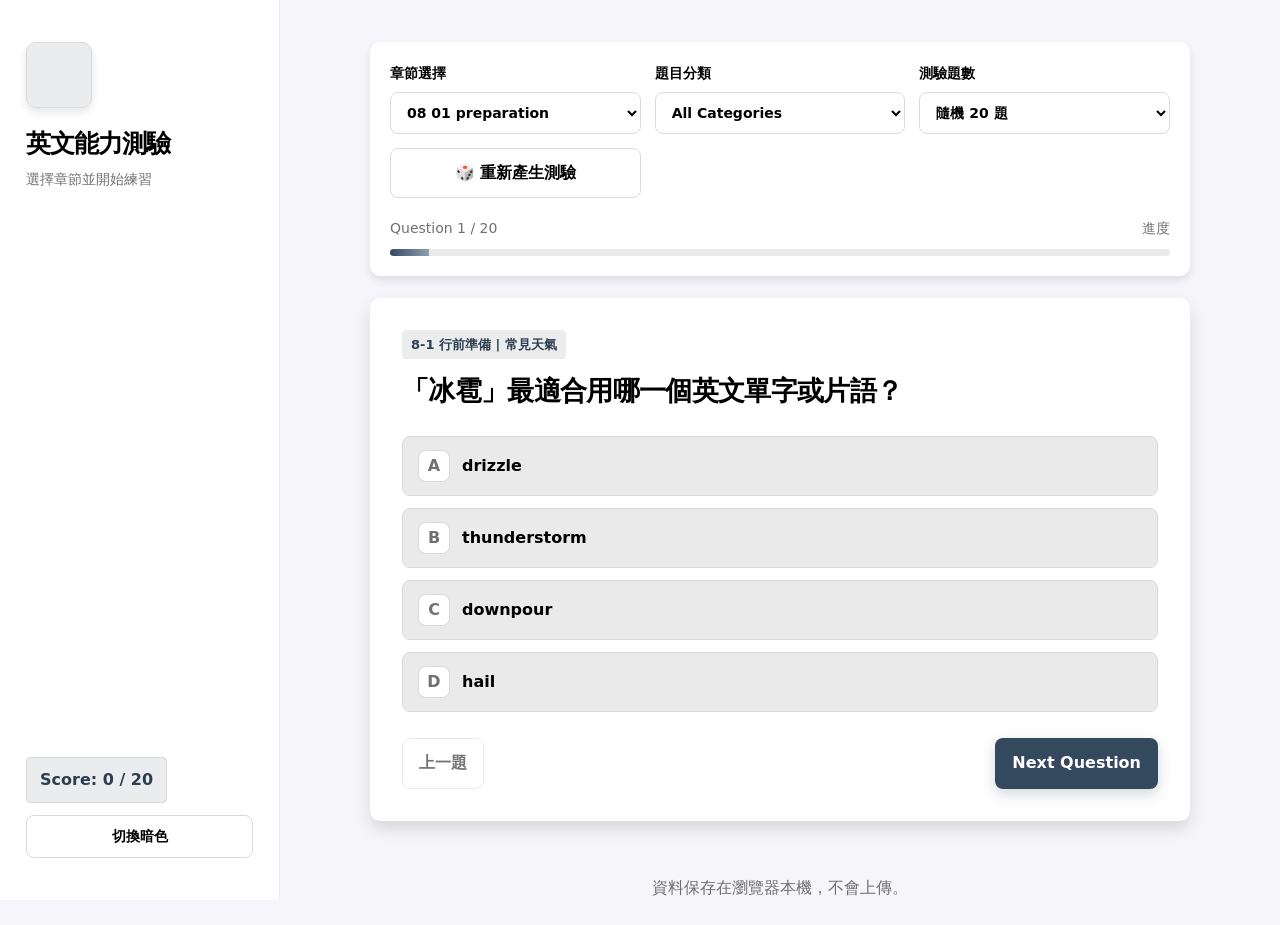
==== english_toeic/index.html @ a3361a1f "deploy: 0f25b1d49c128405054618c0ff7509cc4d140295 0f25b1d49c128405054618c0ff7509cc4d140295" ====
<!doctype html>
<html lang="zh-Hant-TW">

<head>
    <meta charset="utf-8">
    <meta name="viewport" content="width=device-width,initial-scale=1">
    <title>英文能力測驗</title>
    <link rel="stylesheet" href="src/styles.css?v=0f25b1d49c128405054618c0ff7509cc4d140295">
</head>
<body>
    <header class="header">
        <div class="header-inner">
            <h1>英文能力測驗</h1>
            <div id="score" class="badge">得分：0 / 0</div>
        </div>
    </header>
    <main class="container">
        <section class="panel">
            <div class="controls"><label class="field">章節選擇<select id="chapter">
                        <option value="all">全部章節</option>
                    </select></label><label class="field">題目分類<select id="category">
                        <option value="all">全部分類</option>
                    </select></label><label class="field">測驗題數<select id="size">
                        <option value="20">隨機 20 題</option>
                        <option value="40">隨機 40 題</option>
                        <option value="all">全部題目</option>
                    </select></label><button class="secondary" onclick="makeQuiz()">🎲 重新產生測驗</button></div>
            <div class="progress-meta"><span id="counter">載入中</span><span>進度</span></div>
            <div class="progress">
                <div id="bar"></div>
            </div>
        </section>
        <section id="quiz" class="card"><span id="tag" class="tag"></span>
            <h2 id="question">載入中...</h2>
            <div id="options" class="options"></div>
            <div id="explanation" class="explanation hidden"></div>
            <div class="nav"><button id="prev" class="secondary" onclick="move(-1)">上一題</button><button id="next"
                    class="primary" onclick="move(1)">下一題</button></div>
        </section>
        <section id="result" class="card result hidden">
            <div style="font-size:52px">🏆</div>
            <h2>測驗完成</h2>
            <div id="final" class="score"></div>
            <p id="summary"></p><button class="primary" onclick="makeQuiz()">再練習一次</button>
        </section>
    </main>
    <footer>資料保存在瀏覽器本機，不會上傳。</footer>
    <div id="loader-status" style="text-align:center;padding:12px;color:#64748b">正在載入英文題庫...</div>
    <script src="src/chapter-loader.js"></script>
  <script src="src/theme.js?v=0f25b1d49c128405054618c0ff7509cc4d140295"></script>
</body>
</html>
---- english_toeic/src/styles.css ----
:root {
  color-scheme: light;
  --theme-color: #34495e;
  --theme-color-dark: #2c3e50;
  --accent-soft: rgba(52, 73, 94, .10);
  --body-background: #f5f5fa;
  --card-background: #ffffff;
  --card-background-selected: #eaeaea;
  --text-primary: #000000;
  --text-secondary: #707070;
  --border-color: rgba(218, 218, 218, .5);
  --control-border-color: #dadada;
  --focus-ring: rgba(52, 73, 94, .24);
  --primary-text: #ffffff;
  --sidebar-width: 280px;
  --content-width: 820px;
  --shadow-l1: 0 4px 8px rgba(0, 0, 0, .10);
  --shadow-l2: 0 8px 16px rgba(0, 0, 0, .12);
  --radius-card: 10px;
  --radius-control: 8px;
}

* { box-sizing: border-box; }

html { background: var(--body-background); }

body {
  margin: 0;
  min-height: 100vh;
  display: grid;
  grid-template-columns: var(--sidebar-width) minmax(0, 1fr);
  grid-template-rows: minmax(0, 1fr) auto;
  font-family: Inter, ui-sans-serif, system-ui, -apple-system, BlinkMacSystemFont, "Segoe UI", "Noto Sans TC", sans-serif;
  color: var(--text-primary);
  background: var(--body-background);
  line-height: 1.65;
  -webkit-font-smoothing: antialiased;
}

/* Left profile/sidebar, inspired by Stack's calm card-based visual language. */
.header {
  grid-column: 1;
  grid-row: 1 / -1;
  position: sticky;
  top: 0;
  height: 100vh;
  padding: 42px 26px;
  background: var(--card-background);
  border-right: 1px solid var(--border-color);
}

.header-inner {
  width: 100%;
  height: 100%;
  display: flex;
  flex-direction: column;
  align-items: flex-start;
}

.header-inner::before {
  content: "";
  display: grid;
  place-items: center;
  width: 64px;
  height: 64px;
  margin-bottom: 20px;
  border: 1px solid var(--control-border-color);
  border-radius: var(--radius-card);
  background: var(--accent-soft);
  box-shadow: var(--shadow-l1);
  font-size: 29px;
}

.header h1 {
  margin: 0;
  font-size: 25px;
  line-height: 1.3;
  letter-spacing: -0.04em;
}

.header h1::after {
  content: "選擇章節並開始練習";
  display: block;
  margin-top: 9px;
  color: var(--text-secondary);
  font-size: 14px;
  font-weight: 500;
  letter-spacing: 0;
}

.badge {
  margin-top: auto;
  padding: 9px 13px;
  color: var(--theme-color-dark);
  background: var(--accent-soft);
  border: 1px solid var(--control-border-color);
  border-radius: 4px;
  white-space: nowrap;
  font-weight: 800;
}

.container {
  grid-column: 2;
  grid-row: 1;
  width: min(100%, calc(var(--content-width) + 48px));
  margin: 0 auto;
  padding: 42px 24px 54px;
}

.panel,
.card {
  background: var(--card-background);
  border: 0;
  border-radius: var(--radius-card);
  box-shadow: var(--shadow-l1);
}

.panel {
  padding: 20px;
  margin-bottom: 22px;
}

.card {
  padding: 32px;
  box-shadow: var(--shadow-l2);
}

.controls {
  display: grid;
  grid-template-columns: repeat(3, minmax(0, 1fr));
  gap: 14px;
}

.controls > button { align-self: end; }

.field {
  display: grid;
  gap: 7px;
  color: var(--text-primary);
  font-size: 14px;
  font-weight: 800;
}

select,
button { font: inherit; }

select {
  width: 100%;
  padding: 11px 12px;
  color: var(--text-primary);
  background: var(--card-background);
  border: 1px solid var(--control-border-color);
  border-radius: var(--radius-control);
}

button {
  padding: 11px 16px;
  cursor: pointer;
  border: 1px solid transparent;
  border-radius: var(--radius-control);
  font-weight: 800;
  transition: transform .18s ease, box-shadow .18s ease, background .18s ease;
}

button:hover:not(:disabled) { transform: translateY(-1px); }
button:disabled { cursor: not-allowed; opacity: .55; }
button:focus-visible,
select:focus-visible {
  outline: 3px solid var(--focus-ring);
  outline-offset: 2px;
}

.primary {
  color: var(--primary-text);
  background: var(--theme-color);
  box-shadow: 0 5px 14px rgba(52, 73, 94, .22);
}

.primary:hover:not(:disabled) { background: var(--theme-color-dark); }

.secondary {
  color: var(--text-primary);
  background: var(--card-background);
  border-color: var(--control-border-color);
}

.secondary:hover:not(:disabled) { background: var(--card-background-selected); }

.progress-meta {
  display: flex;
  justify-content: space-between;
  margin-top: 19px;
  color: var(--text-secondary);
  font-size: 14px;
}

.progress {
  height: 7px;
  margin-top: 8px;
  overflow: hidden;
  background: #eaeaea;
  border-radius: 999px;
}

.progress div {
  width: 0;
  height: 100%;
  background: linear-gradient(90deg, var(--theme-color), #8ea0b1);
  transition: width .25s ease;
}

.tag {
  display: inline-block;
  margin-bottom: 12px;
  padding: 4px 9px;
  color: var(--theme-color-dark);
  background: var(--accent-soft);
  border-radius: 4px;
  font-size: 13px;
  font-weight: 800;
}

.passage {
  margin: 0 0 24px;
  padding: 22px 24px;
  color: var(--text-primary);
  background: var(--body-background);
  border: 1px solid var(--control-border-color);
  border-left: 4px solid var(--theme-color);
  border-radius: var(--radius-control);
  line-height: 1.8;
  white-space: normal;
}

.passage-title {
  margin: 0 0 12px;
  font-size: 18px;
  line-height: 1.4;
}

.passage p { margin: 0; }
.passage p + p { margin-top: 12px; }

.card h2 {
  margin: 0;
  font-size: clamp(21px, 3vw, 27px);
  line-height: 1.45;
  letter-spacing: -0.025em;
}

.options {
  display: grid;
  gap: 12px;
  margin: 26px 0;
}

.option {
  display: flex;
  align-items: center;
  gap: 12px;
  width: 100%;
  padding: 13px 15px;
  color: var(--text-primary);
  text-align: left;
  background: var(--card-background-selected);
  border-color: var(--control-border-color);
}

.option:hover:not(:disabled) {
  background: var(--accent-soft);
  border-color: var(--theme-color-dark);
}

.letter {
  display: inline-grid;
  place-items: center;
  flex: 0 0 32px;
  height: 32px;
  color: var(--text-secondary);
  background: var(--card-background);
  border: 1px solid var(--control-border-color);
  border-radius: var(--radius-control);
}

.correct { color: #166534; background: #ecfdf5 !important; border-color: #bbf7d0 !important; }
.wrong { color: #9f1239; background: #fff1f2 !important; border-color: #fecdd3 !important; }
.explanation { padding: 14px 16px; border-left: 4px solid currentColor; border-radius: 10px; line-height: 1.7; }
.good { color: #166534; background: #f0fdf4; }
.bad { color: #9a3412; background: #fff7ed; }
.nav { display: flex; justify-content: space-between; gap: 12px; margin-top: 26px; }
.result { text-align: center; }
.score { color: var(--theme-color); font-size: 44px; font-weight: 900; letter-spacing: -.04em; }
.hidden { display: none; }

footer,
#loader-status {
  grid-column: 2;
  grid-row: 2;
  padding: 0 24px 24px;
  color: var(--text-secondary);
  text-align: center;
}

@media (max-width: 900px) {
  :root { --sidebar-width: 220px; }
  .header { padding: 34px 22px; }
  .controls { grid-template-columns: repeat(2, minmax(0, 1fr)); }
}

@media (max-width: 700px) {
  body {
    display: block;
  }

  .header {
    position: static;
    height: auto;
    padding: 20px 18px;
    border-right: 0;
    border-bottom: 1px solid var(--border-color);
  }

  .header-inner {
    display: grid;
    grid-template-columns: auto 1fr;
    grid-template-rows: auto auto;
    column-gap: 14px;
    align-items: center;
  }

  .header-inner::before {
    grid-column: 1;
    grid-row: 1 / span 2;
    width: 48px;
    height: 48px;
    margin: 0;
    border-radius: var(--radius-card);
    font-size: 23px;
  }

  .header h1 { grid-column: 2; font-size: 20px; }
  .header h1::after { display: none; }
  .badge { grid-column: 2; margin: 3px 0 0; padding: 0; background: transparent; border: 0; font-size: 13px; }
  .container { width: 100%; padding: 20px 16px 36px; }
  .card { padding: 23px 18px; }
  footer, #loader-status { padding: 0 16px 20px; }
}

@media (max-width: 520px) {
  .controls { grid-template-columns: 1fr; }
}

/* Theme switch */
.theme-toggle {
  display: inline-flex;
  align-items: center;
  justify-content: center;
  gap: 8px;
  width: 100%;
  margin-top: 12px;
  padding: 9px 12px;
  color: var(--text-primary);
  background: var(--card-background);
  border: 1px solid var(--control-border-color);
  border-radius: var(--radius-control);
  box-shadow: none;
  font-size: 14px;
}

.theme-toggle:hover:not(:disabled) {
  background: var(--card-background-selected);
}

.theme-toggle-icon {
  font-size: 17px;
  line-height: 1;
}

/* Explicit dark mode. The selected theme is controlled by html[data-theme]. */
html[data-theme="dark"] {
  color-scheme: dark;
  --theme-color: #ecf0f1;
  --theme-color-dark: #bdc3c7;
  --accent-soft: rgba(236, 240, 241, .12);
  --body-background: #303030;
  --card-background: #424242;
  --card-background-selected: rgba(255, 255, 255, .16);
  --text-primary: rgba(255, 255, 255, .9);
  --text-secondary: rgba(255, 255, 255, .7);
  --border-color: rgba(255, 255, 255, .12);
  --control-border-color: rgba(255, 255, 255, .18);
  --focus-ring: rgba(236, 240, 241, .24);
  --primary-text: #000000;
  --shadow-l1: 0 4px 8px rgba(0, 0, 0, .24);
  --shadow-l2: 0 8px 16px rgba(0, 0, 0, .28);
}

html[data-theme="dark"] .header,
html[data-theme="dark"] select,
html[data-theme="dark"] .secondary,
html[data-theme="dark"] .letter,
html[data-theme="dark"] .theme-toggle {
  background: var(--card-background);
}

html[data-theme="dark"] .header {
  border-right-color: var(--border-color);
}

html[data-theme="dark"] .header-inner::before {
  background: rgba(236, 240, 241, .12);
  border-color: rgba(255, 255, 255, .16);
}

html[data-theme="dark"] .badge,
html[data-theme="dark"] .tag {
  color: #ecf0f1;
  background: rgba(236, 240, 241, .12);
  border-color: rgba(255, 255, 255, .16);
}

html[data-theme="dark"] .field,
html[data-theme="dark"] .option,
html[data-theme="dark"] .secondary {
  color: rgba(255, 255, 255, .9);
}

html[data-theme="dark"] select,
html[data-theme="dark"] .secondary,
html[data-theme="dark"] .letter,
html[data-theme="dark"] .theme-toggle {
  color: rgba(255, 255, 255, .9);
  border-color: var(--control-border-color);
}

html[data-theme="dark"] .secondary:hover:not(:disabled),
html[data-theme="dark"] .option:hover:not(:disabled),
html[data-theme="dark"] .theme-toggle:hover:not(:disabled) {
  background: var(--card-background-selected);
  border-color: var(--control-border-color);
}

html[data-theme="dark"] .progress {
  background: var(--card-background-selected);
}

html[data-theme="dark"] .correct {
  color: #bbf7d0;
  background: #143b2a !important;
  border-color: #23734b !important;
}

html[data-theme="dark"] .wrong {
  color: #fecdd3;
  background: #4a1d2b !important;
  border-color: #8d3551 !important;
}

html[data-theme="dark"] .good {
  color: #bbf7d0;
  background: #143b2a;
}

html[data-theme="dark"] .bad {
  color: #fed7aa;
  background: #4a2a14;
}

@media (max-width: 700px) {
  .theme-toggle {
    grid-column: 2;
    width: max-content;
    margin-top: 8px;
    padding: 6px 10px;
  }

  html[data-theme="dark"] .header {
    border-bottom-color: var(--border-color);
  }
}
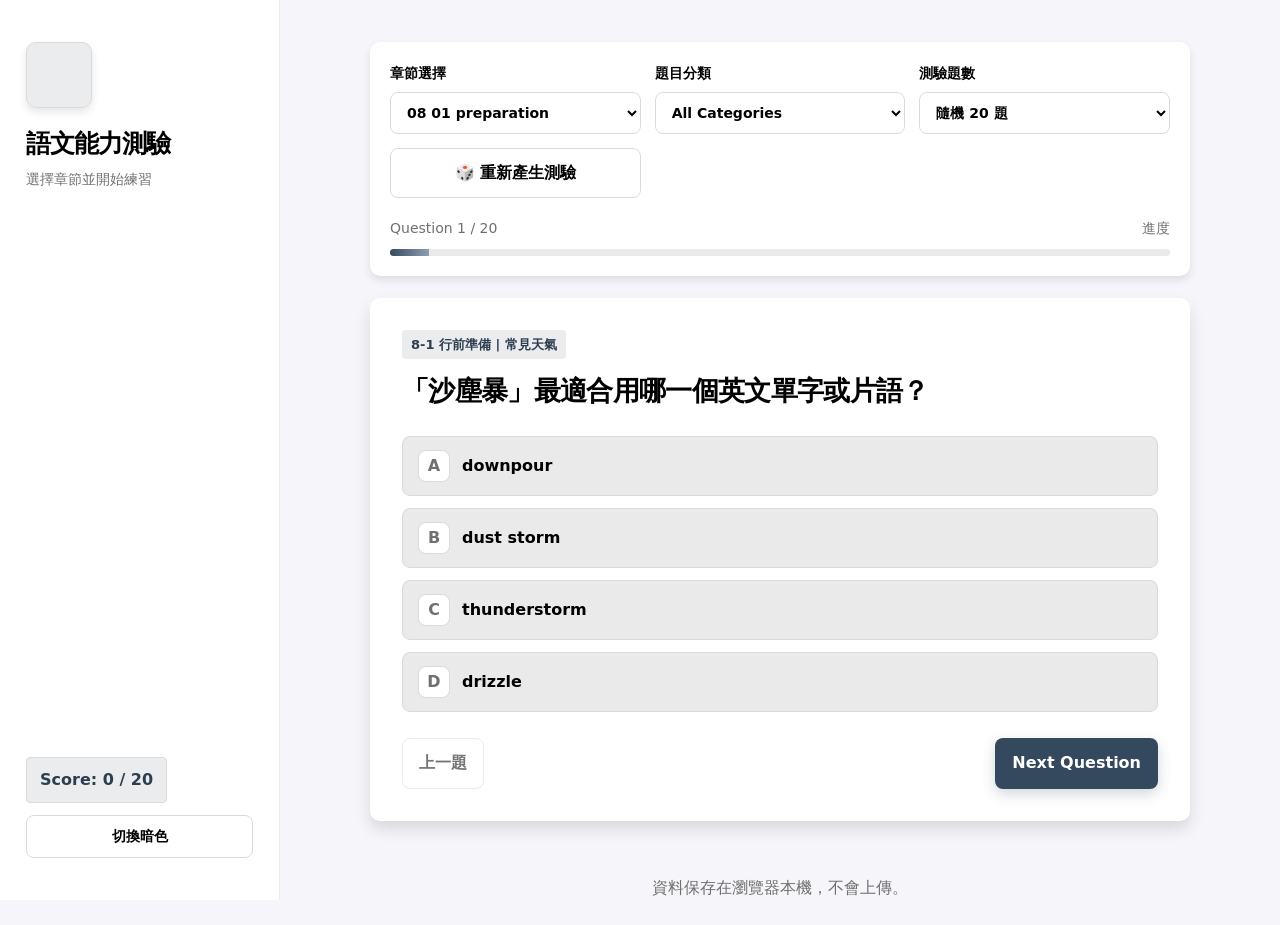
==== commit 3e4805b6: "deploy: 69b8bd036421f3a39afac149317e669a994d2c2d 69b8bd036421f3a39afac149317e669a994d2c2d" ====
--- a/english_toeic/index.html
+++ b/english_toeic/index.html
@@ -4,13 +4,13 @@
 <head>
     <meta charset="utf-8">
     <meta name="viewport" content="width=device-width,initial-scale=1">
-    <title>英文能力測驗</title>
-    <link rel="stylesheet" href="src/styles.css?v=0f25b1d49c128405054618c0ff7509cc4d140295">
+    <title>語文能力測驗</title>
+    <link rel="stylesheet" href="src/styles.css?v=69b8bd036421f3a39afac149317e669a994d2c2d">
 </head>
 <body>
     <header class="header">
         <div class="header-inner">
-            <h1>英文能力測驗</h1>
+            <h1>語文能力測驗</h1>
             <div id="score" class="badge">得分：0 / 0</div>
         </div>
     </header>
@@ -45,8 +45,8 @@
         </section>
     </main>
     <footer>資料保存在瀏覽器本機，不會上傳。</footer>
-    <div id="loader-status" style="text-align:center;padding:12px;color:#64748b">正在載入英文題庫...</div>
+    <div id="loader-status" style="text-align:center;padding:12px;color:#64748b">正在載入語文題庫...</div>
     <script src="src/chapter-loader.js"></script>
-  <script src="src/theme.js?v=0f25b1d49c128405054618c0ff7509cc4d140295"></script>
+  <script src="src/theme.js?v=69b8bd036421f3a39afac149317e669a994d2c2d"></script>
 </body>
 </html>
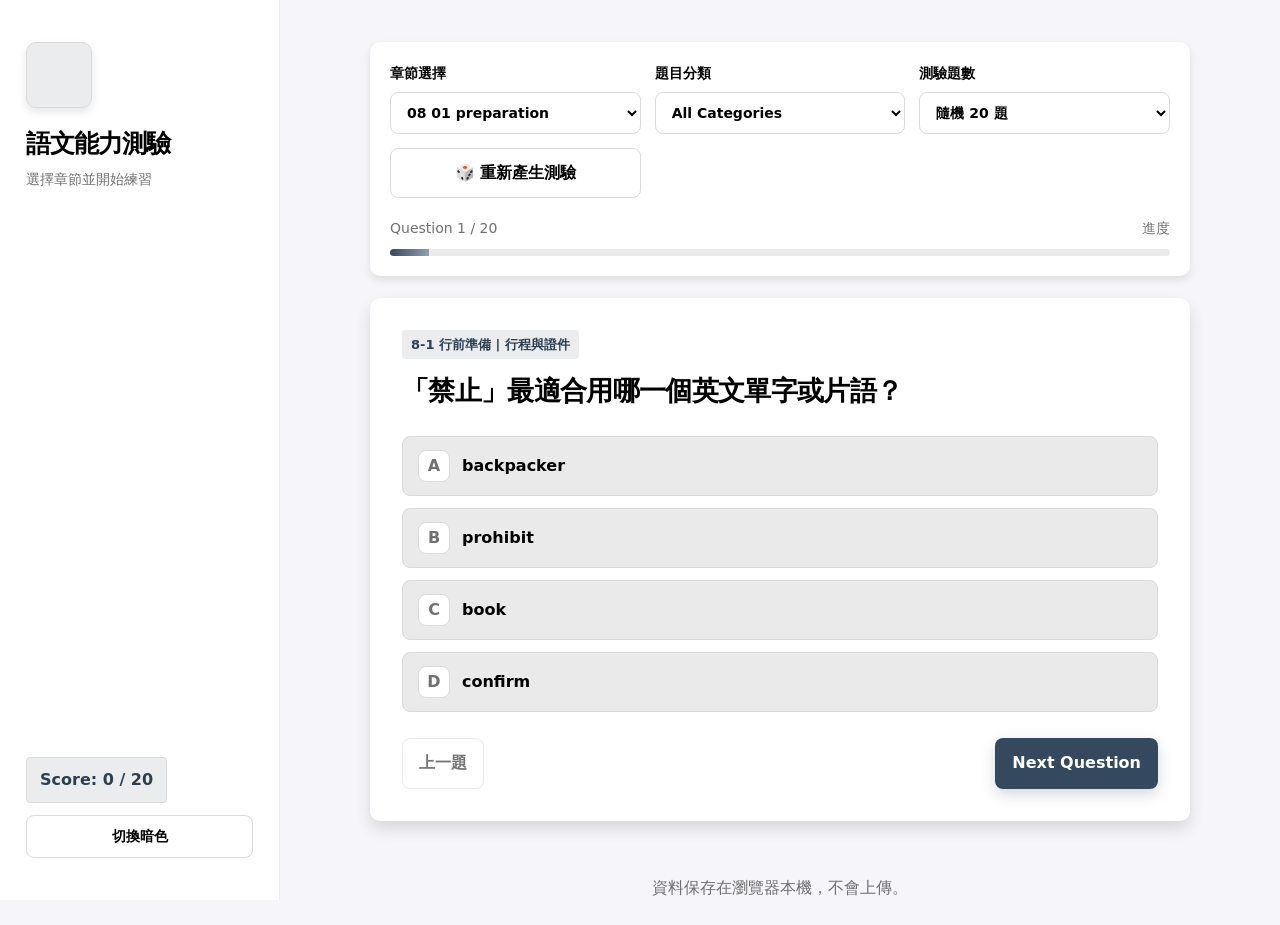
==== commit ba86bf75: "deploy: b0ccf2b5a7df0e2f39826e397f53579f9e581c4d b0ccf2b5a7df0e2f39826e397f53579f9e581c4d" ====
--- a/english_toeic/index.html
+++ b/english_toeic/index.html
@@ -5,7 +5,7 @@
     <meta charset="utf-8">
     <meta name="viewport" content="width=device-width,initial-scale=1">
     <title>語文能力測驗</title>
-    <link rel="stylesheet" href="src/styles.css?v=69b8bd036421f3a39afac149317e669a994d2c2d">
+    <link rel="stylesheet" href="src/styles.css?v=b0ccf2b5a7df0e2f39826e397f53579f9e581c4d">
 </head>
 <body>
     <header class="header">
@@ -47,6 +47,6 @@
     <footer>資料保存在瀏覽器本機，不會上傳。</footer>
     <div id="loader-status" style="text-align:center;padding:12px;color:#64748b">正在載入語文題庫...</div>
     <script src="src/chapter-loader.js"></script>
-  <script src="src/theme.js?v=69b8bd036421f3a39afac149317e669a994d2c2d"></script>
+  <script src="src/theme.js?v=b0ccf2b5a7df0e2f39826e397f53579f9e581c4d"></script>
 </body>
 </html>
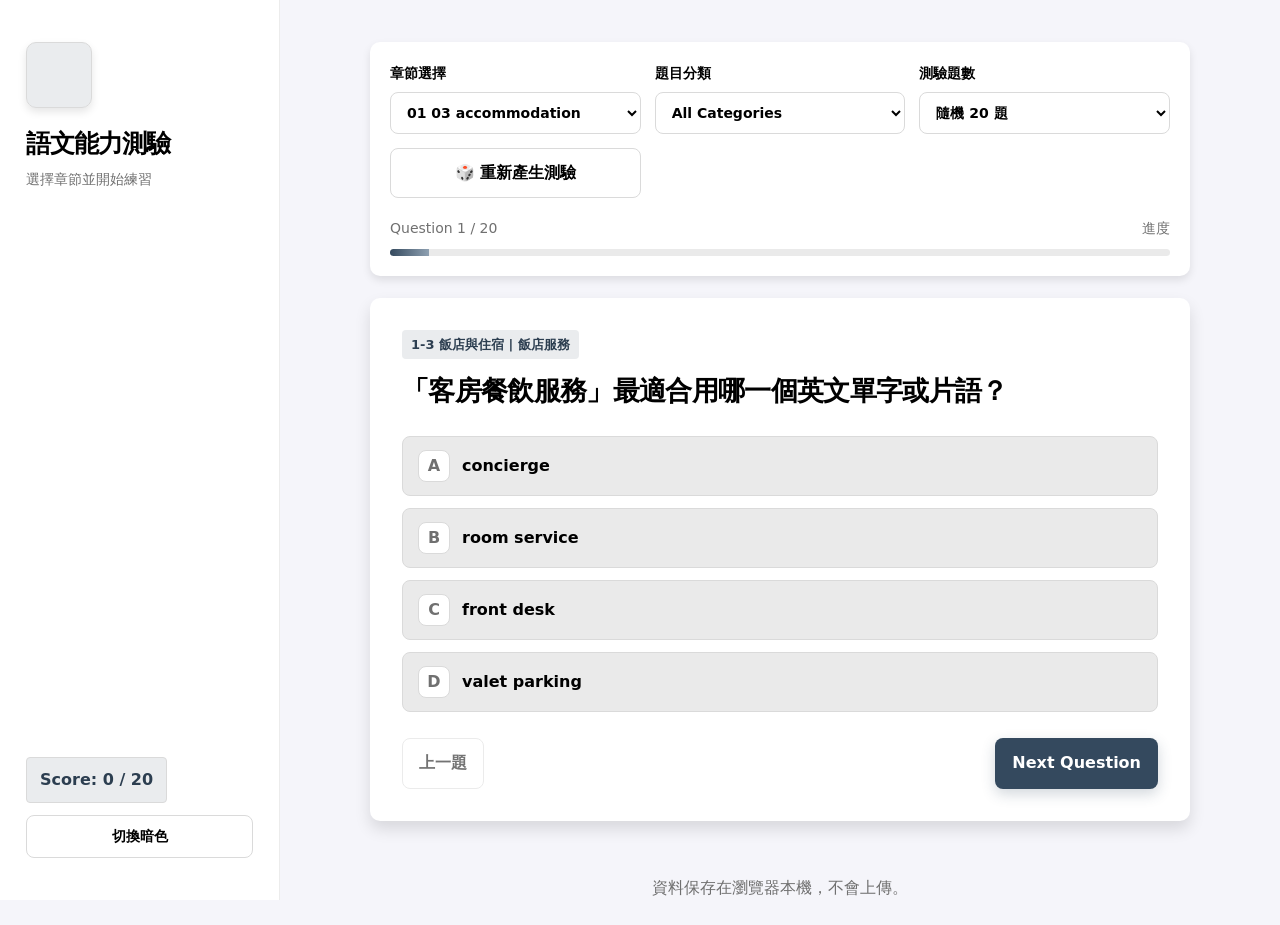
==== commit 8a94f814: "deploy: e8bf8dba3553865e564d667ec13fb3c17ba04aa7 e8bf8dba3553865e564d667ec13fb3c17ba04aa7" ====
--- a/english_toeic/index.html
+++ b/english_toeic/index.html
@@ -5,7 +5,7 @@
     <meta charset="utf-8">
     <meta name="viewport" content="width=device-width,initial-scale=1">
     <title>語文能力測驗</title>
-    <link rel="stylesheet" href="src/styles.css?v=b0ccf2b5a7df0e2f39826e397f53579f9e581c4d">
+    <link rel="stylesheet" href="src/styles.css?v=e8bf8dba3553865e564d667ec13fb3c17ba04aa7">
 </head>
 <body>
     <header class="header">
@@ -47,6 +47,6 @@
     <footer>資料保存在瀏覽器本機，不會上傳。</footer>
     <div id="loader-status" style="text-align:center;padding:12px;color:#64748b">正在載入語文題庫...</div>
     <script src="src/chapter-loader.js"></script>
-  <script src="src/theme.js?v=b0ccf2b5a7df0e2f39826e397f53579f9e581c4d"></script>
+  <script src="src/theme.js?v=e8bf8dba3553865e564d667ec13fb3c17ba04aa7"></script>
 </body>
 </html>
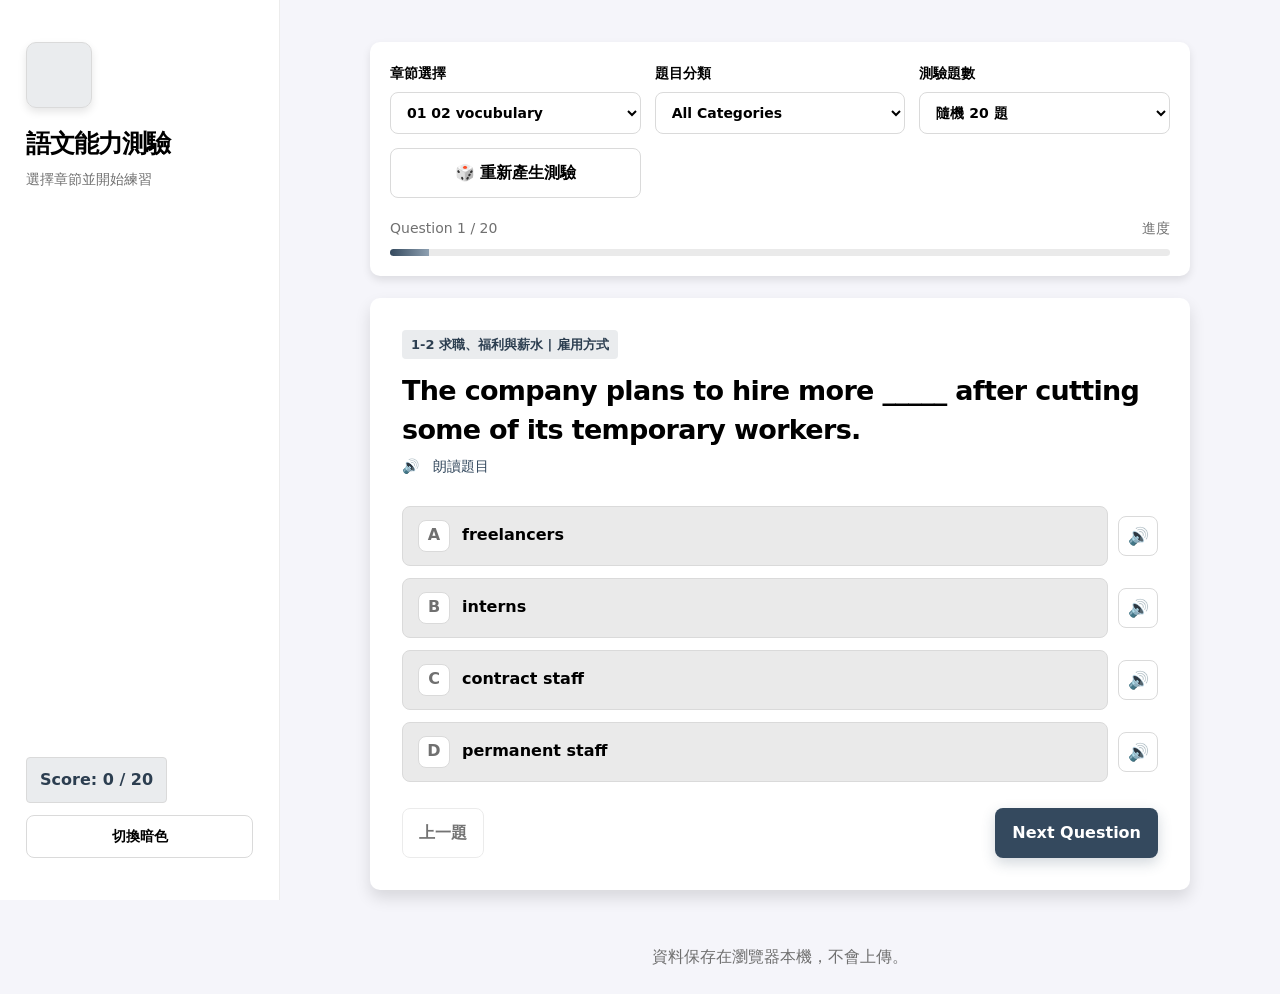
==== commit 34a327e2: "deploy: 19b33ec384288887d685570c122bc91cc14b95e3 19b33ec384288887d685570c122bc91cc14b95e3" ====
--- a/english_toeic/index.html
+++ b/english_toeic/index.html
@@ -5,7 +5,7 @@
     <meta charset="utf-8">
     <meta name="viewport" content="width=device-width,initial-scale=1">
     <title>語文能力測驗</title>
-    <link rel="stylesheet" href="src/styles.css?v=e8bf8dba3553865e564d667ec13fb3c17ba04aa7">
+    <link rel="stylesheet" href="src/styles.css?v=19b33ec384288887d685570c122bc91cc14b95e3">
 </head>
 <body>
     <header class="header">
@@ -32,6 +32,7 @@
         </section>
         <section id="quiz" class="card"><span id="tag" class="tag"></span>
             <h2 id="question">載入中...</h2>
+            <div class="question-toolbar"><span id="speak-question" class="speak-link" role="button" tabindex="0">🔊　朗讀題目</span></div>
             <div id="options" class="options"></div>
             <div id="explanation" class="explanation hidden"></div>
             <div class="nav"><button id="prev" class="secondary" onclick="move(-1)">上一題</button><button id="next"
@@ -47,6 +48,6 @@
     <footer>資料保存在瀏覽器本機，不會上傳。</footer>
     <div id="loader-status" style="text-align:center;padding:12px;color:#64748b">正在載入語文題庫...</div>
     <script src="src/chapter-loader.js"></script>
-  <script src="src/theme.js?v=e8bf8dba3553865e564d667ec13fb3c17ba04aa7"></script>
+  <script src="src/theme.js?v=19b33ec384288887d685570c122bc91cc14b95e3"></script>
 </body>
 </html>
--- a/english_toeic/src/styles.css
+++ b/english_toeic/src/styles.css
@@ -248,6 +248,58 @@
   letter-spacing: -0.025em;
 }
 
+.option-row {
+  display: grid;
+  grid-template-columns: 1fr auto;
+  gap: 10px;
+  align-items: center;
+}
+
+.opt-text { white-space: normal; }
+
+.speak-btn {
+  flex: 0 0 auto;
+  width: 40px;
+  height: 40px;
+  padding: 0;
+  display: inline-grid;
+  place-items: center;
+  font-size: 17px;
+  color: var(--text-primary);
+  background: var(--card-background);
+  border: 1px solid var(--control-border-color);
+  border-radius: var(--radius-control);
+  cursor: pointer;
+  transition: background .15s ease, border-color .15s ease;
+}
+.speak-btn:hover { background: var(--accent-soft); border-color: var(--theme-color-dark); }
+
+.question-toolbar { margin: 4px 0 18px; }
+
+.speak-link {
+  display: inline-flex;
+  align-items: center;
+  gap: 6px;
+  font-size: 14px;
+  cursor: pointer;
+  color: var(--theme-color);
+  user-select: none;
+}
+.speak-link:hover { text-decoration: underline; }
+
+.speak-passage {
+  display: inline-block;
+  margin: 0 0 14px;
+  font-size: 13px;
+  cursor: pointer;
+  color: var(--theme-color);
+  background: var(--card-background);
+  border: 1px solid var(--control-border-color);
+  border-radius: var(--radius-control);
+  padding: 5px 10px;
+}
+.speak-passage:hover { background: var(--accent-soft); border-color: var(--theme-color-dark); }
+
 .options {
   display: grid;
   gap: 12px;
@@ -399,6 +451,7 @@
 html[data-theme="dark"] select,
 html[data-theme="dark"] .secondary,
 html[data-theme="dark"] .letter,
+html[data-theme="dark"] .speak-btn,
 html[data-theme="dark"] .theme-toggle {
   background: var(--card-background);
 }
@@ -428,6 +481,7 @@
 html[data-theme="dark"] select,
 html[data-theme="dark"] .secondary,
 html[data-theme="dark"] .letter,
+html[data-theme="dark"] .speak-btn,
 html[data-theme="dark"] .theme-toggle {
   color: rgba(255, 255, 255, .9);
   border-color: var(--control-border-color);
@@ -435,6 +489,8 @@
 
 html[data-theme="dark"] .secondary:hover:not(:disabled),
 html[data-theme="dark"] .option:hover:not(:disabled),
+html[data-theme="dark"] .speak-btn:hover,
+html[data-theme="dark"] .speak-passage:hover,
 html[data-theme="dark"] .theme-toggle:hover:not(:disabled) {
   background: var(--card-background-selected);
   border-color: var(--control-border-color);
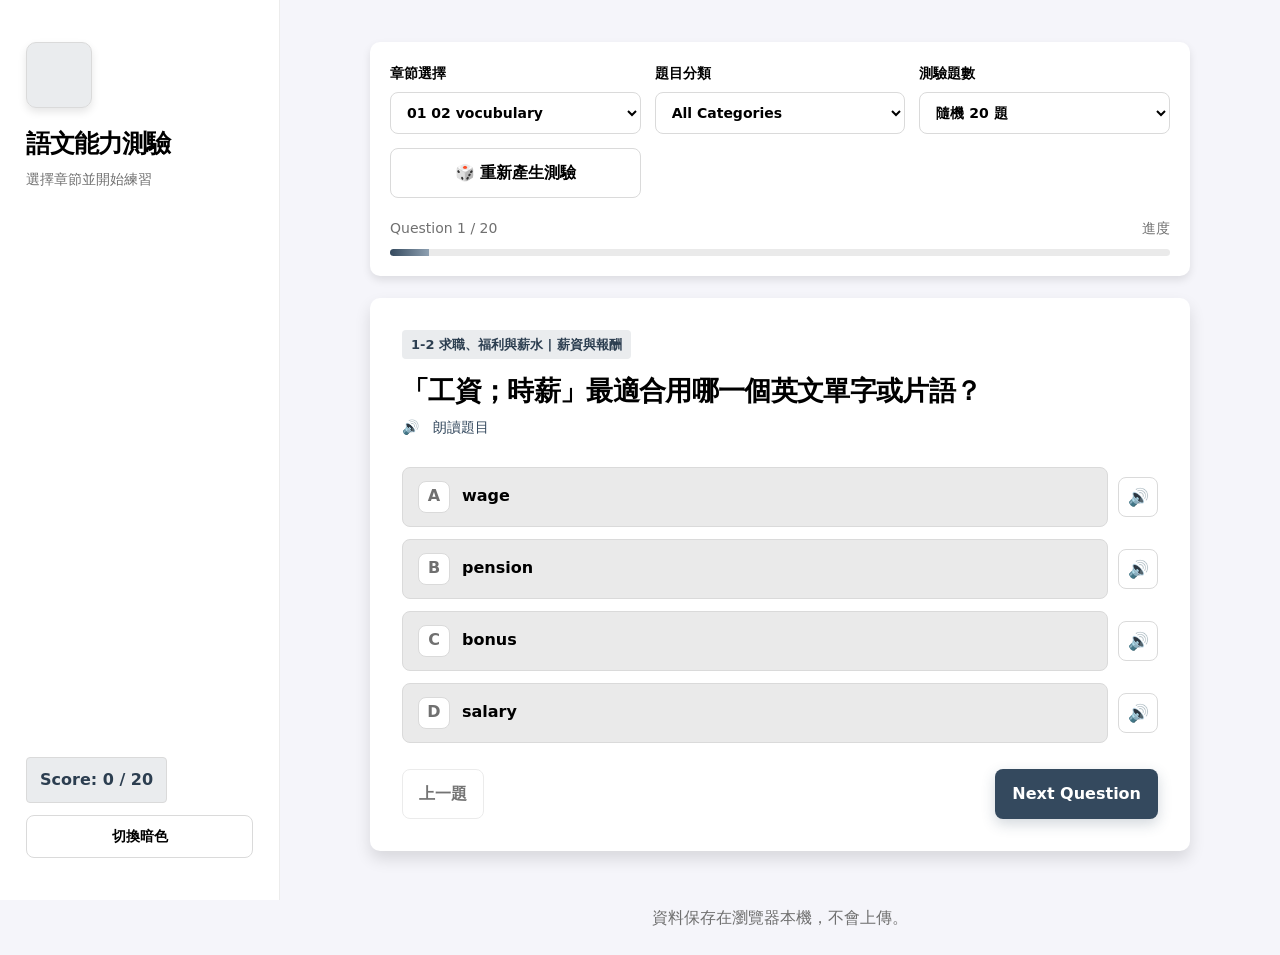
==== commit 701f3409: "deploy: b02153041cdfdfc3a3714b4c5c45e783937920ba b02153041cdfdfc3a3714b4c5c45e783937920ba" ====
--- a/english_toeic/index.html
+++ b/english_toeic/index.html
@@ -5,7 +5,7 @@
     <meta charset="utf-8">
     <meta name="viewport" content="width=device-width,initial-scale=1">
     <title>語文能力測驗</title>
-    <link rel="stylesheet" href="src/styles.css?v=19b33ec384288887d685570c122bc91cc14b95e3">
+    <link rel="stylesheet" href="src/styles.css?v=b02153041cdfdfc3a3714b4c5c45e783937920ba">
 </head>
 <body>
     <header class="header">
@@ -48,6 +48,6 @@
     <footer>資料保存在瀏覽器本機，不會上傳。</footer>
     <div id="loader-status" style="text-align:center;padding:12px;color:#64748b">正在載入語文題庫...</div>
     <script src="src/chapter-loader.js"></script>
-  <script src="src/theme.js?v=19b33ec384288887d685570c122bc91cc14b95e3"></script>
+  <script src="src/theme.js?v=b02153041cdfdfc3a3714b4c5c45e783937920ba"></script>
 </body>
 </html>
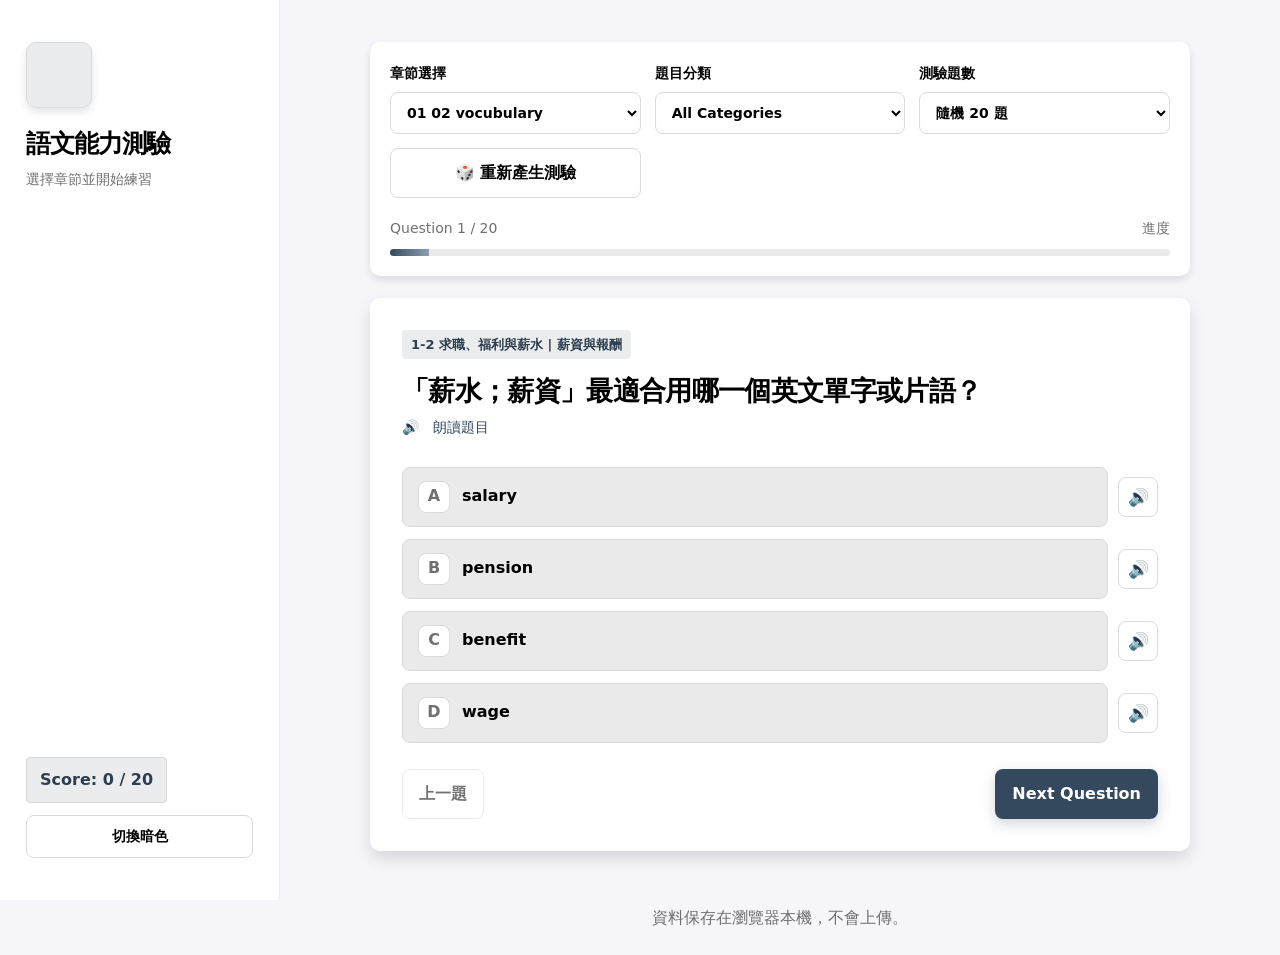
==== commit c53986b3: "deploy: 5016681a2cf4b2ed54492978387fc57acb209581 5016681a2cf4b2ed54492978387fc57acb209581" ====
--- a/english_toeic/index.html
+++ b/english_toeic/index.html
@@ -5,7 +5,7 @@
     <meta charset="utf-8">
     <meta name="viewport" content="width=device-width,initial-scale=1">
     <title>語文能力測驗</title>
-    <link rel="stylesheet" href="src/styles.css?v=b02153041cdfdfc3a3714b4c5c45e783937920ba">
+    <link rel="stylesheet" href="src/styles.css?v=5016681a2cf4b2ed54492978387fc57acb209581">
 </head>
 <body>
     <header class="header">
@@ -48,6 +48,6 @@
     <footer>資料保存在瀏覽器本機，不會上傳。</footer>
     <div id="loader-status" style="text-align:center;padding:12px;color:#64748b">正在載入語文題庫...</div>
     <script src="src/chapter-loader.js"></script>
-  <script src="src/theme.js?v=b02153041cdfdfc3a3714b4c5c45e783937920ba"></script>
+  <script src="src/theme.js?v=5016681a2cf4b2ed54492978387fc57acb209581"></script>
 </body>
 </html>
--- a/english_toeic/src/styles.css
+++ b/english_toeic/src/styles.css
@@ -1,536 +1,536 @@
-:root {
-  color-scheme: light;
-  --theme-color: #34495e;
-  --theme-color-dark: #2c3e50;
-  --accent-soft: rgba(52, 73, 94, .10);
-  --body-background: #f5f5fa;
-  --card-background: #ffffff;
-  --card-background-selected: #eaeaea;
-  --text-primary: #000000;
-  --text-secondary: #707070;
-  --border-color: rgba(218, 218, 218, .5);
-  --control-border-color: #dadada;
-  --focus-ring: rgba(52, 73, 94, .24);
-  --primary-text: #ffffff;
-  --sidebar-width: 280px;
-  --content-width: 820px;
-  --shadow-l1: 0 4px 8px rgba(0, 0, 0, .10);
-  --shadow-l2: 0 8px 16px rgba(0, 0, 0, .12);
-  --radius-card: 10px;
-  --radius-control: 8px;
-}
-
-* { box-sizing: border-box; }
-
-html { background: var(--body-background); }
-
-body {
-  margin: 0;
-  min-height: 100vh;
-  display: grid;
-  grid-template-columns: var(--sidebar-width) minmax(0, 1fr);
-  grid-template-rows: minmax(0, 1fr) auto;
-  font-family: Inter, ui-sans-serif, system-ui, -apple-system, BlinkMacSystemFont, "Segoe UI", "Noto Sans TC", sans-serif;
-  color: var(--text-primary);
-  background: var(--body-background);
-  line-height: 1.65;
-  -webkit-font-smoothing: antialiased;
-}
-
-/* Left profile/sidebar, inspired by Stack's calm card-based visual language. */
-.header {
-  grid-column: 1;
-  grid-row: 1 / -1;
-  position: sticky;
-  top: 0;
-  height: 100vh;
-  padding: 42px 26px;
-  background: var(--card-background);
-  border-right: 1px solid var(--border-color);
-}
-
-.header-inner {
-  width: 100%;
-  height: 100%;
-  display: flex;
-  flex-direction: column;
-  align-items: flex-start;
-}
-
-.header-inner::before {
-  content: "";
-  display: grid;
-  place-items: center;
-  width: 64px;
-  height: 64px;
-  margin-bottom: 20px;
-  border: 1px solid var(--control-border-color);
-  border-radius: var(--radius-card);
-  background: var(--accent-soft);
-  box-shadow: var(--shadow-l1);
-  font-size: 29px;
-}
-
-.header h1 {
-  margin: 0;
-  font-size: 25px;
-  line-height: 1.3;
-  letter-spacing: -0.04em;
-}
-
-.header h1::after {
-  content: "選擇章節並開始練習";
-  display: block;
-  margin-top: 9px;
-  color: var(--text-secondary);
-  font-size: 14px;
-  font-weight: 500;
-  letter-spacing: 0;
-}
-
-.badge {
-  margin-top: auto;
-  padding: 9px 13px;
-  color: var(--theme-color-dark);
-  background: var(--accent-soft);
-  border: 1px solid var(--control-border-color);
-  border-radius: 4px;
-  white-space: nowrap;
-  font-weight: 800;
-}
-
-.container {
-  grid-column: 2;
-  grid-row: 1;
-  width: min(100%, calc(var(--content-width) + 48px));
-  margin: 0 auto;
-  padding: 42px 24px 54px;
-}
-
-.panel,
-.card {
-  background: var(--card-background);
-  border: 0;
-  border-radius: var(--radius-card);
-  box-shadow: var(--shadow-l1);
-}
-
-.panel {
-  padding: 20px;
-  margin-bottom: 22px;
-}
-
-.card {
-  padding: 32px;
-  box-shadow: var(--shadow-l2);
-}
-
-.controls {
-  display: grid;
-  grid-template-columns: repeat(3, minmax(0, 1fr));
-  gap: 14px;
-}
-
-.controls > button { align-self: end; }
-
-.field {
-  display: grid;
-  gap: 7px;
-  color: var(--text-primary);
-  font-size: 14px;
-  font-weight: 800;
-}
-
-select,
-button { font: inherit; }
-
-select {
-  width: 100%;
-  padding: 11px 12px;
-  color: var(--text-primary);
-  background: var(--card-background);
-  border: 1px solid var(--control-border-color);
-  border-radius: var(--radius-control);
-}
-
-button {
-  padding: 11px 16px;
-  cursor: pointer;
-  border: 1px solid transparent;
-  border-radius: var(--radius-control);
-  font-weight: 800;
-  transition: transform .18s ease, box-shadow .18s ease, background .18s ease;
-}
-
-button:hover:not(:disabled) { transform: translateY(-1px); }
-button:disabled { cursor: not-allowed; opacity: .55; }
-button:focus-visible,
-select:focus-visible {
-  outline: 3px solid var(--focus-ring);
-  outline-offset: 2px;
-}
-
-.primary {
-  color: var(--primary-text);
-  background: var(--theme-color);
-  box-shadow: 0 5px 14px rgba(52, 73, 94, .22);
-}
-
-.primary:hover:not(:disabled) { background: var(--theme-color-dark); }
-
-.secondary {
-  color: var(--text-primary);
-  background: var(--card-background);
-  border-color: var(--control-border-color);
-}
-
-.secondary:hover:not(:disabled) { background: var(--card-background-selected); }
-
-.progress-meta {
-  display: flex;
-  justify-content: space-between;
-  margin-top: 19px;
-  color: var(--text-secondary);
-  font-size: 14px;
-}
-
-.progress {
-  height: 7px;
-  margin-top: 8px;
-  overflow: hidden;
-  background: #eaeaea;
-  border-radius: 999px;
-}
-
-.progress div {
-  width: 0;
-  height: 100%;
-  background: linear-gradient(90deg, var(--theme-color), #8ea0b1);
-  transition: width .25s ease;
-}
-
-.tag {
-  display: inline-block;
-  margin-bottom: 12px;
-  padding: 4px 9px;
-  color: var(--theme-color-dark);
-  background: var(--accent-soft);
-  border-radius: 4px;
-  font-size: 13px;
-  font-weight: 800;
-}
-
-.passage {
-  margin: 0 0 24px;
-  padding: 22px 24px;
-  color: var(--text-primary);
-  background: var(--body-background);
-  border: 1px solid var(--control-border-color);
-  border-left: 4px solid var(--theme-color);
-  border-radius: var(--radius-control);
-  line-height: 1.8;
-  white-space: normal;
-}
-
-.passage-title {
-  margin: 0 0 12px;
-  font-size: 18px;
-  line-height: 1.4;
-}
-
-.passage p { margin: 0; }
-.passage p + p { margin-top: 12px; }
-
-.card h2 {
-  margin: 0;
-  font-size: clamp(21px, 3vw, 27px);
-  line-height: 1.45;
-  letter-spacing: -0.025em;
-}
-
-.option-row {
-  display: grid;
-  grid-template-columns: 1fr auto;
-  gap: 10px;
-  align-items: center;
-}
-
-.opt-text { white-space: normal; }
-
-.speak-btn {
-  flex: 0 0 auto;
-  width: 40px;
-  height: 40px;
-  padding: 0;
-  display: inline-grid;
-  place-items: center;
-  font-size: 17px;
-  color: var(--text-primary);
-  background: var(--card-background);
-  border: 1px solid var(--control-border-color);
-  border-radius: var(--radius-control);
-  cursor: pointer;
-  transition: background .15s ease, border-color .15s ease;
-}
-.speak-btn:hover { background: var(--accent-soft); border-color: var(--theme-color-dark); }
-
-.question-toolbar { margin: 4px 0 18px; }
-
-.speak-link {
-  display: inline-flex;
-  align-items: center;
-  gap: 6px;
-  font-size: 14px;
-  cursor: pointer;
-  color: var(--theme-color);
-  user-select: none;
-}
-.speak-link:hover { text-decoration: underline; }
-
-.speak-passage {
-  display: inline-block;
-  margin: 0 0 14px;
-  font-size: 13px;
-  cursor: pointer;
-  color: var(--theme-color);
-  background: var(--card-background);
-  border: 1px solid var(--control-border-color);
-  border-radius: var(--radius-control);
-  padding: 5px 10px;
-}
-.speak-passage:hover { background: var(--accent-soft); border-color: var(--theme-color-dark); }
-
-.options {
-  display: grid;
-  gap: 12px;
-  margin: 26px 0;
-}
-
-.option {
-  display: flex;
-  align-items: center;
-  gap: 12px;
-  width: 100%;
-  padding: 13px 15px;
-  color: var(--text-primary);
-  text-align: left;
-  background: var(--card-background-selected);
-  border-color: var(--control-border-color);
-}
-
-.option:hover:not(:disabled) {
-  background: var(--accent-soft);
-  border-color: var(--theme-color-dark);
-}
-
-.letter {
-  display: inline-grid;
-  place-items: center;
-  flex: 0 0 32px;
-  height: 32px;
-  color: var(--text-secondary);
-  background: var(--card-background);
-  border: 1px solid var(--control-border-color);
-  border-radius: var(--radius-control);
-}
-
-.correct { color: #166534; background: #ecfdf5 !important; border-color: #bbf7d0 !important; }
-.wrong { color: #9f1239; background: #fff1f2 !important; border-color: #fecdd3 !important; }
-.explanation { padding: 14px 16px; border-left: 4px solid currentColor; border-radius: 10px; line-height: 1.7; }
-.good { color: #166534; background: #f0fdf4; }
-.bad { color: #9a3412; background: #fff7ed; }
-.nav { display: flex; justify-content: space-between; gap: 12px; margin-top: 26px; }
-.result { text-align: center; }
-.score { color: var(--theme-color); font-size: 44px; font-weight: 900; letter-spacing: -.04em; }
-.hidden { display: none; }
-
-footer,
-#loader-status {
-  grid-column: 2;
-  grid-row: 2;
-  padding: 0 24px 24px;
-  color: var(--text-secondary);
-  text-align: center;
-}
-
-@media (max-width: 900px) {
-  :root { --sidebar-width: 220px; }
-  .header { padding: 34px 22px; }
-  .controls { grid-template-columns: repeat(2, minmax(0, 1fr)); }
-}
-
-@media (max-width: 700px) {
-  body {
-    display: block;
-  }
-
-  .header {
-    position: static;
-    height: auto;
-    padding: 20px 18px;
-    border-right: 0;
-    border-bottom: 1px solid var(--border-color);
-  }
-
-  .header-inner {
-    display: grid;
-    grid-template-columns: auto 1fr;
-    grid-template-rows: auto auto;
-    column-gap: 14px;
-    align-items: center;
-  }
-
-  .header-inner::before {
-    grid-column: 1;
-    grid-row: 1 / span 2;
-    width: 48px;
-    height: 48px;
-    margin: 0;
-    border-radius: var(--radius-card);
-    font-size: 23px;
-  }
-
-  .header h1 { grid-column: 2; font-size: 20px; }
-  .header h1::after { display: none; }
-  .badge { grid-column: 2; margin: 3px 0 0; padding: 0; background: transparent; border: 0; font-size: 13px; }
-  .container { width: 100%; padding: 20px 16px 36px; }
-  .card { padding: 23px 18px; }
-  footer, #loader-status { padding: 0 16px 20px; }
-}
-
-@media (max-width: 520px) {
-  .controls { grid-template-columns: 1fr; }
-}
-
-/* Theme switch */
-.theme-toggle {
-  display: inline-flex;
-  align-items: center;
-  justify-content: center;
-  gap: 8px;
-  width: 100%;
-  margin-top: 12px;
-  padding: 9px 12px;
-  color: var(--text-primary);
-  background: var(--card-background);
-  border: 1px solid var(--control-border-color);
-  border-radius: var(--radius-control);
-  box-shadow: none;
-  font-size: 14px;
-}
-
-.theme-toggle:hover:not(:disabled) {
-  background: var(--card-background-selected);
-}
-
-.theme-toggle-icon {
-  font-size: 17px;
-  line-height: 1;
-}
-
-/* Explicit dark mode. The selected theme is controlled by html[data-theme]. */
-html[data-theme="dark"] {
-  color-scheme: dark;
-  --theme-color: #ecf0f1;
-  --theme-color-dark: #bdc3c7;
-  --accent-soft: rgba(236, 240, 241, .12);
-  --body-background: #303030;
-  --card-background: #424242;
-  --card-background-selected: rgba(255, 255, 255, .16);
-  --text-primary: rgba(255, 255, 255, .9);
-  --text-secondary: rgba(255, 255, 255, .7);
-  --border-color: rgba(255, 255, 255, .12);
-  --control-border-color: rgba(255, 255, 255, .18);
-  --focus-ring: rgba(236, 240, 241, .24);
-  --primary-text: #000000;
-  --shadow-l1: 0 4px 8px rgba(0, 0, 0, .24);
-  --shadow-l2: 0 8px 16px rgba(0, 0, 0, .28);
-}
-
-html[data-theme="dark"] .header,
-html[data-theme="dark"] select,
-html[data-theme="dark"] .secondary,
-html[data-theme="dark"] .letter,
-html[data-theme="dark"] .speak-btn,
-html[data-theme="dark"] .theme-toggle {
-  background: var(--card-background);
-}
-
-html[data-theme="dark"] .header {
-  border-right-color: var(--border-color);
-}
-
-html[data-theme="dark"] .header-inner::before {
-  background: rgba(236, 240, 241, .12);
-  border-color: rgba(255, 255, 255, .16);
-}
-
-html[data-theme="dark"] .badge,
-html[data-theme="dark"] .tag {
-  color: #ecf0f1;
-  background: rgba(236, 240, 241, .12);
-  border-color: rgba(255, 255, 255, .16);
-}
-
-html[data-theme="dark"] .field,
-html[data-theme="dark"] .option,
-html[data-theme="dark"] .secondary {
-  color: rgba(255, 255, 255, .9);
-}
-
-html[data-theme="dark"] select,
-html[data-theme="dark"] .secondary,
-html[data-theme="dark"] .letter,
-html[data-theme="dark"] .speak-btn,
-html[data-theme="dark"] .theme-toggle {
-  color: rgba(255, 255, 255, .9);
-  border-color: var(--control-border-color);
-}
-
-html[data-theme="dark"] .secondary:hover:not(:disabled),
-html[data-theme="dark"] .option:hover:not(:disabled),
-html[data-theme="dark"] .speak-btn:hover,
-html[data-theme="dark"] .speak-passage:hover,
-html[data-theme="dark"] .theme-toggle:hover:not(:disabled) {
-  background: var(--card-background-selected);
-  border-color: var(--control-border-color);
-}
-
-html[data-theme="dark"] .progress {
-  background: var(--card-background-selected);
-}
-
-html[data-theme="dark"] .correct {
-  color: #bbf7d0;
-  background: #143b2a !important;
-  border-color: #23734b !important;
-}
-
-html[data-theme="dark"] .wrong {
-  color: #fecdd3;
-  background: #4a1d2b !important;
-  border-color: #8d3551 !important;
-}
-
-html[data-theme="dark"] .good {
-  color: #bbf7d0;
-  background: #143b2a;
-}
-
-html[data-theme="dark"] .bad {
-  color: #fed7aa;
-  background: #4a2a14;
-}
-
-@media (max-width: 700px) {
-  .theme-toggle {
-    grid-column: 2;
-    width: max-content;
-    margin-top: 8px;
-    padding: 6px 10px;
-  }
-
-  html[data-theme="dark"] .header {
-    border-bottom-color: var(--border-color);
-  }
-}
+:root {
+  color-scheme: light;
+  --theme-color: #34495e;
+  --theme-color-dark: #2c3e50;
+  --accent-soft: rgba(52, 73, 94, .10);
+  --body-background: #f5f5fa;
+  --card-background: #ffffff;
+  --card-background-selected: #eaeaea;
+  --text-primary: #000000;
+  --text-secondary: #707070;
+  --border-color: rgba(218, 218, 218, .5);
+  --control-border-color: #dadada;
+  --focus-ring: rgba(52, 73, 94, .24);
+  --primary-text: #ffffff;
+  --sidebar-width: 280px;
+  --content-width: 820px;
+  --shadow-l1: 0 4px 8px rgba(0, 0, 0, .10);
+  --shadow-l2: 0 8px 16px rgba(0, 0, 0, .12);
+  --radius-card: 10px;
+  --radius-control: 8px;
+}
+
+* { box-sizing: border-box; }
+
+html { background: var(--body-background); }
+
+body {
+  margin: 0;
+  min-height: 100vh;
+  display: grid;
+  grid-template-columns: var(--sidebar-width) minmax(0, 1fr);
+  grid-template-rows: minmax(0, 1fr) auto;
+  font-family: Inter, ui-sans-serif, system-ui, -apple-system, BlinkMacSystemFont, "Segoe UI", "Noto Sans TC", sans-serif;
+  color: var(--text-primary);
+  background: var(--body-background);
+  line-height: 1.65;
+  -webkit-font-smoothing: antialiased;
+}
+
+/* Left profile/sidebar, inspired by Stack's calm card-based visual language. */
+.header {
+  grid-column: 1;
+  grid-row: 1 / -1;
+  position: sticky;
+  top: 0;
+  height: 100vh;
+  padding: 42px 26px;
+  background: var(--card-background);
+  border-right: 1px solid var(--border-color);
+}
+
+.header-inner {
+  width: 100%;
+  height: 100%;
+  display: flex;
+  flex-direction: column;
+  align-items: flex-start;
+}
+
+.header-inner::before {
+  content: "";
+  display: grid;
+  place-items: center;
+  width: 64px;
+  height: 64px;
+  margin-bottom: 20px;
+  border: 1px solid var(--control-border-color);
+  border-radius: var(--radius-card);
+  background: var(--accent-soft);
+  box-shadow: var(--shadow-l1);
+  font-size: 29px;
+}
+
+.header h1 {
+  margin: 0;
+  font-size: 25px;
+  line-height: 1.3;
+  letter-spacing: -0.04em;
+}
+
+.header h1::after {
+  content: "選擇章節並開始練習";
+  display: block;
+  margin-top: 9px;
+  color: var(--text-secondary);
+  font-size: 14px;
+  font-weight: 500;
+  letter-spacing: 0;
+}
+
+.badge {
+  margin-top: auto;
+  padding: 9px 13px;
+  color: var(--theme-color-dark);
+  background: var(--accent-soft);
+  border: 1px solid var(--control-border-color);
+  border-radius: 4px;
+  white-space: nowrap;
+  font-weight: 800;
+}
+
+.container {
+  grid-column: 2;
+  grid-row: 1;
+  width: min(100%, calc(var(--content-width) + 48px));
+  margin: 0 auto;
+  padding: 42px 24px 54px;
+}
+
+.panel,
+.card {
+  background: var(--card-background);
+  border: 0;
+  border-radius: var(--radius-card);
+  box-shadow: var(--shadow-l1);
+}
+
+.panel {
+  padding: 20px;
+  margin-bottom: 22px;
+}
+
+.card {
+  padding: 32px;
+  box-shadow: var(--shadow-l2);
+}
+
+.controls {
+  display: grid;
+  grid-template-columns: repeat(3, minmax(0, 1fr));
+  gap: 14px;
+}
+
+.controls > button { align-self: end; }
+
+.field {
+  display: grid;
+  gap: 7px;
+  color: var(--text-primary);
+  font-size: 14px;
+  font-weight: 800;
+}
+
+select,
+button { font: inherit; }
+
+select {
+  width: 100%;
+  padding: 11px 12px;
+  color: var(--text-primary);
+  background: var(--card-background);
+  border: 1px solid var(--control-border-color);
+  border-radius: var(--radius-control);
+}
+
+button {
+  padding: 11px 16px;
+  cursor: pointer;
+  border: 1px solid transparent;
+  border-radius: var(--radius-control);
+  font-weight: 800;
+  transition: transform .18s ease, box-shadow .18s ease, background .18s ease;
+}
+
+button:hover:not(:disabled) { transform: translateY(-1px); }
+button:disabled { cursor: not-allowed; opacity: .55; }
+button:focus-visible,
+select:focus-visible {
+  outline: 3px solid var(--focus-ring);
+  outline-offset: 2px;
+}
+
+.primary {
+  color: var(--primary-text);
+  background: var(--theme-color);
+  box-shadow: 0 5px 14px rgba(52, 73, 94, .22);
+}
+
+.primary:hover:not(:disabled) { background: var(--theme-color-dark); }
+
+.secondary {
+  color: var(--text-primary);
+  background: var(--card-background);
+  border-color: var(--control-border-color);
+}
+
+.secondary:hover:not(:disabled) { background: var(--card-background-selected); }
+
+.progress-meta {
+  display: flex;
+  justify-content: space-between;
+  margin-top: 19px;
+  color: var(--text-secondary);
+  font-size: 14px;
+}
+
+.progress {
+  height: 7px;
+  margin-top: 8px;
+  overflow: hidden;
+  background: #eaeaea;
+  border-radius: 999px;
+}
+
+.progress div {
+  width: 0;
+  height: 100%;
+  background: linear-gradient(90deg, var(--theme-color), #8ea0b1);
+  transition: width .25s ease;
+}
+
+.tag {
+  display: inline-block;
+  margin-bottom: 12px;
+  padding: 4px 9px;
+  color: var(--theme-color-dark);
+  background: var(--accent-soft);
+  border-radius: 4px;
+  font-size: 13px;
+  font-weight: 800;
+}
+
+.passage {
+  margin: 0 0 24px;
+  padding: 22px 24px;
+  color: var(--text-primary);
+  background: var(--body-background);
+  border: 1px solid var(--control-border-color);
+  border-left: 4px solid var(--theme-color);
+  border-radius: var(--radius-control);
+  line-height: 1.8;
+  white-space: normal;
+}
+
+.passage-title {
+  margin: 0 0 12px;
+  font-size: 18px;
+  line-height: 1.4;
+}
+
+.passage p { margin: 0; }
+.passage p + p { margin-top: 12px; }
+
+.card h2 {
+  margin: 0;
+  font-size: clamp(21px, 3vw, 27px);
+  line-height: 1.45;
+  letter-spacing: -0.025em;
+}
+
+.option-row {
+  display: grid;
+  grid-template-columns: 1fr auto;
+  gap: 10px;
+  align-items: center;
+}
+
+.opt-text { white-space: normal; }
+
+.speak-btn {
+  flex: 0 0 auto;
+  width: 40px;
+  height: 40px;
+  padding: 0;
+  display: inline-grid;
+  place-items: center;
+  font-size: 17px;
+  color: var(--text-primary);
+  background: var(--card-background);
+  border: 1px solid var(--control-border-color);
+  border-radius: var(--radius-control);
+  cursor: pointer;
+  transition: background .15s ease, border-color .15s ease;
+}
+.speak-btn:hover { background: var(--accent-soft); border-color: var(--theme-color-dark); }
+
+.question-toolbar { margin: 4px 0 18px; }
+
+.speak-link {
+  display: inline-flex;
+  align-items: center;
+  gap: 6px;
+  font-size: 14px;
+  cursor: pointer;
+  color: var(--theme-color);
+  user-select: none;
+}
+.speak-link:hover { text-decoration: underline; }
+
+.speak-passage {
+  display: inline-block;
+  margin: 0 0 14px;
+  font-size: 13px;
+  cursor: pointer;
+  color: var(--theme-color);
+  background: var(--card-background);
+  border: 1px solid var(--control-border-color);
+  border-radius: var(--radius-control);
+  padding: 5px 10px;
+}
+.speak-passage:hover { background: var(--accent-soft); border-color: var(--theme-color-dark); }
+
+.options {
+  display: grid;
+  gap: 12px;
+  margin: 26px 0;
+}
+
+.option {
+  display: flex;
+  align-items: center;
+  gap: 12px;
+  width: 100%;
+  padding: 13px 15px;
+  color: var(--text-primary);
+  text-align: left;
+  background: var(--card-background-selected);
+  border-color: var(--control-border-color);
+}
+
+.option:hover:not(:disabled) {
+  background: var(--accent-soft);
+  border-color: var(--theme-color-dark);
+}
+
+.letter {
+  display: inline-grid;
+  place-items: center;
+  flex: 0 0 32px;
+  height: 32px;
+  color: var(--text-secondary);
+  background: var(--card-background);
+  border: 1px solid var(--control-border-color);
+  border-radius: var(--radius-control);
+}
+
+.correct { color: #166534; background: #ecfdf5 !important; border-color: #bbf7d0 !important; }
+.wrong { color: #9f1239; background: #fff1f2 !important; border-color: #fecdd3 !important; }
+.explanation { padding: 14px 16px; border-left: 4px solid currentColor; border-radius: 10px; line-height: 1.7; }
+.good { color: #166534; background: #f0fdf4; }
+.bad { color: #9a3412; background: #fff7ed; }
+.nav { display: flex; justify-content: space-between; gap: 12px; margin-top: 26px; }
+.result { text-align: center; }
+.score { color: var(--theme-color); font-size: 44px; font-weight: 900; letter-spacing: -.04em; }
+.hidden { display: none; }
+
+footer,
+#loader-status {
+  grid-column: 2;
+  grid-row: 2;
+  padding: 0 24px 24px;
+  color: var(--text-secondary);
+  text-align: center;
+}
+
+@media (max-width: 900px) {
+  :root { --sidebar-width: 220px; }
+  .header { padding: 34px 22px; }
+  .controls { grid-template-columns: repeat(2, minmax(0, 1fr)); }
+}
+
+@media (max-width: 700px) {
+  body {
+    display: block;
+  }
+
+  .header {
+    position: static;
+    height: auto;
+    padding: 20px 18px;
+    border-right: 0;
+    border-bottom: 1px solid var(--border-color);
+  }
+
+  .header-inner {
+    display: grid;
+    grid-template-columns: auto 1fr;
+    grid-template-rows: auto auto;
+    column-gap: 14px;
+    align-items: center;
+  }
+
+  .header-inner::before {
+    grid-column: 1;
+    grid-row: 1 / span 2;
+    width: 48px;
+    height: 48px;
+    margin: 0;
+    border-radius: var(--radius-card);
+    font-size: 23px;
+  }
+
+  .header h1 { grid-column: 2; font-size: 20px; }
+  .header h1::after { display: none; }
+  .badge { grid-column: 2; margin: 3px 0 0; padding: 0; background: transparent; border: 0; font-size: 13px; }
+  .container { width: 100%; padding: 20px 16px 36px; }
+  .card { padding: 23px 18px; }
+  footer, #loader-status { padding: 0 16px 20px; }
+}
+
+@media (max-width: 520px) {
+  .controls { grid-template-columns: 1fr; }
+}
+
+/* Theme switch */
+.theme-toggle {
+  display: inline-flex;
+  align-items: center;
+  justify-content: center;
+  gap: 8px;
+  width: 100%;
+  margin-top: 12px;
+  padding: 9px 12px;
+  color: var(--text-primary);
+  background: var(--card-background);
+  border: 1px solid var(--control-border-color);
+  border-radius: var(--radius-control);
+  box-shadow: none;
+  font-size: 14px;
+}
+
+.theme-toggle:hover:not(:disabled) {
+  background: var(--card-background-selected);
+}
+
+.theme-toggle-icon {
+  font-size: 17px;
+  line-height: 1;
+}
+
+/* Explicit dark mode. The selected theme is controlled by html[data-theme]. */
+html[data-theme="dark"] {
+  color-scheme: dark;
+  --theme-color: #ecf0f1;
+  --theme-color-dark: #bdc3c7;
+  --accent-soft: rgba(236, 240, 241, .12);
+  --body-background: #303030;
+  --card-background: #424242;
+  --card-background-selected: rgba(255, 255, 255, .16);
+  --text-primary: rgba(255, 255, 255, .9);
+  --text-secondary: rgba(255, 255, 255, .7);
+  --border-color: rgba(255, 255, 255, .12);
+  --control-border-color: rgba(255, 255, 255, .18);
+  --focus-ring: rgba(236, 240, 241, .24);
+  --primary-text: #000000;
+  --shadow-l1: 0 4px 8px rgba(0, 0, 0, .24);
+  --shadow-l2: 0 8px 16px rgba(0, 0, 0, .28);
+}
+
+html[data-theme="dark"] .header,
+html[data-theme="dark"] select,
+html[data-theme="dark"] .secondary,
+html[data-theme="dark"] .letter,
+html[data-theme="dark"] .speak-btn,
+html[data-theme="dark"] .theme-toggle {
+  background: var(--card-background);
+}
+
+html[data-theme="dark"] .header {
+  border-right-color: var(--border-color);
+}
+
+html[data-theme="dark"] .header-inner::before {
+  background: rgba(236, 240, 241, .12);
+  border-color: rgba(255, 255, 255, .16);
+}
+
+html[data-theme="dark"] .badge,
+html[data-theme="dark"] .tag {
+  color: #ecf0f1;
+  background: rgba(236, 240, 241, .12);
+  border-color: rgba(255, 255, 255, .16);
+}
+
+html[data-theme="dark"] .field,
+html[data-theme="dark"] .option,
+html[data-theme="dark"] .secondary {
+  color: rgba(255, 255, 255, .9);
+}
+
+html[data-theme="dark"] select,
+html[data-theme="dark"] .secondary,
+html[data-theme="dark"] .letter,
+html[data-theme="dark"] .speak-btn,
+html[data-theme="dark"] .theme-toggle {
+  color: rgba(255, 255, 255, .9);
+  border-color: var(--control-border-color);
+}
+
+html[data-theme="dark"] .secondary:hover:not(:disabled),
+html[data-theme="dark"] .option:hover:not(:disabled),
+html[data-theme="dark"] .speak-btn:hover,
+html[data-theme="dark"] .speak-passage:hover,
+html[data-theme="dark"] .theme-toggle:hover:not(:disabled) {
+  background: var(--card-background-selected);
+  border-color: var(--control-border-color);
+}
+
+html[data-theme="dark"] .progress {
+  background: var(--card-background-selected);
+}
+
+html[data-theme="dark"] .correct {
+  color: #bbf7d0;
+  background: #143b2a !important;
+  border-color: #23734b !important;
+}
+
+html[data-theme="dark"] .wrong {
+  color: #fecdd3;
+  background: #4a1d2b !important;
+  border-color: #8d3551 !important;
+}
+
+html[data-theme="dark"] .good {
+  color: #bbf7d0;
+  background: #143b2a;
+}
+
+html[data-theme="dark"] .bad {
+  color: #fed7aa;
+  background: #4a2a14;
+}
+
+@media (max-width: 700px) {
+  .theme-toggle {
+    grid-column: 2;
+    width: max-content;
+    margin-top: 8px;
+    padding: 6px 10px;
+  }
+
+  html[data-theme="dark"] .header {
+    border-bottom-color: var(--border-color);
+  }
+}
